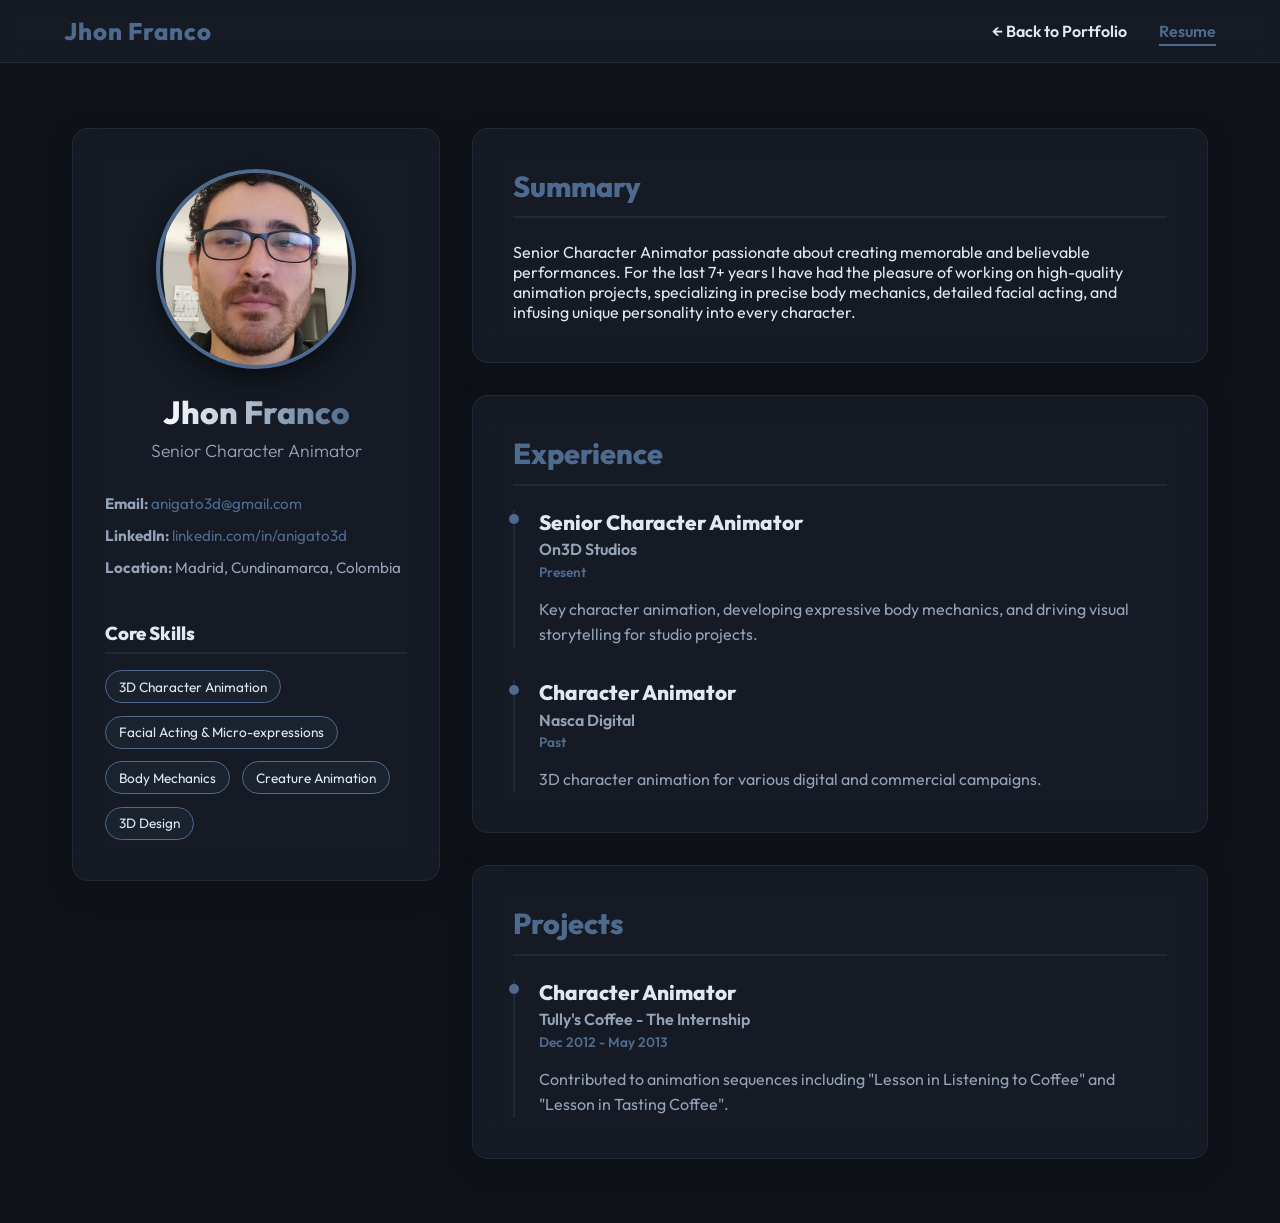
==== resume.html @ 0c313f98 "Add Resume page with LinkedIn data and profile photo" ====
<!DOCTYPE html>
<html lang="en">
<head>
    <meta charset="UTF-8">
    <meta name="viewport" content="width=device-width, initial-scale=1.0">
    <title>Jhon Franco | Resume</title>
    <meta name="description" content="Resume of Jhon Franco, Senior Character Animator.">
    <link rel="preconnect" href="https://fonts.googleapis.com">
    <link rel="preconnect" href="https://fonts.gstatic.com" crossorigin>
    <link href="https://fonts.googleapis.com/css2?family=Outfit:wght@300;400;600;800&display=swap" rel="stylesheet">
    <link rel="stylesheet" href="styles.css">
    <link rel="stylesheet" href="resume.css">
</head>
<body>
    <nav class="navbar scrolled">
        <div class="logo">Jhon Franco</div>
        <ul class="nav-links">
            <li><a href="index.html">← Back to Portfolio</a></li>
            <li><a href="resume.html" class="active">Resume</a></li>
        </ul>
    </nav>

    <div class="resume-container">
        <div class="resume-sidebar glass-panel">
            <div class="profile-img-container">
                <img src="FotoCV.png" alt="Jhon Franco" class="profile-img">
            </div>
            <h2>Jhon Franco</h2>
            <p class="subtitle">Senior Character Animator</p>
            <div class="contact-info">
                <p><strong>Email:</strong> <a href="mailto:anigato3d@gmail.com">anigato3d@gmail.com</a></p>
                <p><strong>LinkedIn:</strong> <a href="https://linkedin.com/in/anigato3d" target="_blank">linkedin.com/in/anigato3d</a></p>
                <p><strong>Location:</strong> Madrid, Cundinamarca, Colombia</p>
            </div>
            
            <div class="skills-section">
                <h3>Core Skills</h3>
                <ul class="skills-list">
                    <li>3D Character Animation</li>
                    <li>Facial Acting & Micro-expressions</li>
                    <li>Body Mechanics</li>
                    <li>Creature Animation</li>
                    <li>3D Design</li>
                </ul>
            </div>
        </div>

        <div class="resume-main">
            <section class="resume-section glass-panel fade-in-up">
                <h2>Summary</h2>
                <p>Senior Character Animator passionate about creating memorable and believable performances. For the last 7+ years I have had the pleasure of working on high-quality animation projects, specializing in precise body mechanics, detailed facial acting, and infusing unique personality into every character.</p>
            </section>

            <section class="resume-section glass-panel fade-in-up delay-1">
                <h2>Experience</h2>
                <div class="experience-item">
                    <h3>Senior Character Animator</h3>
                    <p class="company">On3D Studios</p>
                    <p class="date">Present</p>
                    <p class="desc">Key character animation, developing expressive body mechanics, and driving visual storytelling for studio projects.</p>
                </div>
                
                <div class="experience-item">
                    <h3>Character Animator</h3>
                    <p class="company">Nasca Digital</p>
                    <p class="date">Past</p>
                    <p class="desc">3D character animation for various digital and commercial campaigns.</p>
                </div>
            </section>

            <section class="resume-section glass-panel fade-in-up delay-2">
                <h2>Projects</h2>
                <div class="experience-item">
                    <h3>Character Animator</h3>
                    <p class="company">Tully's Coffee - The Internship</p>
                    <p class="date">Dec 2012 - May 2013</p>
                    <p class="desc">Contributed to animation sequences including "Lesson in Listening to Coffee" and "Lesson in Tasting Coffee".</p>
                </div>
            </section>
        </div>
    </div>
</body>
</html>
---- styles.css ----
:root {
    --bg-dark: #0f1319;
    --bg-surface: #1a202c;
    --primary: #4e6a8e; /* Desaturated Blue */
    --primary-hover: #5d7ca6;
    --text-main: #e2e8f0;
    --text-muted: #94a3b8;
    --glass-bg: rgba(26, 32, 44, 0.6);
    --glass-border: rgba(78, 106, 142, 0.2);
    --transition: all 0.3s ease;
}

* {
    margin: 0;
    padding: 0;
    box-sizing: border-box;
}

html {
    scroll-behavior: smooth;
    font-family: 'Outfit', sans-serif;
    color: var(--text-main);
    background-color: var(--bg-dark);
}

body {
    overflow-x: hidden;
}

/* Typography */
h1, h2, h3 {
    font-weight: 800;
    line-height: 1.2;
}

h1 {
    font-size: clamp(2.5rem, 5vw, 4.5rem);
    background: linear-gradient(to right, #ffffff, var(--primary));
    -webkit-background-clip: text;
    -webkit-text-fill-color: transparent;
    margin-bottom: 1rem;
}

h2.section-title {
    font-size: 2.5rem;
    text-align: center;
    margin-bottom: 3rem;
    position: relative;
    display: inline-block;
    left: 50%;
    transform: translateX(-50%);
}

h2.section-title::after {
    content: '';
    position: absolute;
    bottom: -10px;
    left: 25%;
    width: 50%;
    height: 4px;
    background: var(--primary);
    border-radius: 2px;
}

.subtitle {
    font-size: 1.25rem;
    color: var(--text-muted);
    font-weight: 300;
    margin-bottom: 3rem;
}

.container {
    max-width: 1200px;
    margin: 0 auto;
    padding: 0 2rem;
}

/* Navbar */
.navbar {
    position: fixed;
    top: 0;
    width: 100%;
    padding: 1.5rem 5%;
    display: flex;
    justify-content: space-between;
    align-items: center;
    z-index: 1000;
    background: transparent;
    transition: var(--transition);
}

.navbar.scrolled {
    background: var(--glass-bg);
    backdrop-filter: blur(10px);
    border-bottom: 1px solid var(--glass-border);
    padding: 1rem 5%;
}

.logo {
    font-size: 1.5rem;
    font-weight: 800;
    color: var(--primary);
    letter-spacing: 1px;
}

.nav-links {
    display: flex;
    list-style: none;
    gap: 2rem;
}

.nav-links a {
    text-decoration: none;
    color: var(--text-main);
    font-weight: 600;
    transition: var(--transition);
    position: relative;
}

.nav-links a::after {
    content: '';
    position: absolute;
    bottom: -5px;
    left: 0;
    width: 0%;
    height: 2px;
    background: var(--primary);
    transition: var(--transition);
}

.nav-links a:hover::after {
    width: 100%;
}

.nav-links a:hover {
    color: var(--primary);
}

/* Hero Section */
.hero-section {
    height: 100vh;
    display: flex;
    flex-direction: column;
    justify-content: center;
    align-items: center;
    text-align: center;
    position: relative;
    padding: 0 2rem;
    background: radial-gradient(circle at 50% 50%, #1e2634 0%, var(--bg-dark) 80%);
}

.hero-content {
    width: 100%;
    max-width: 1000px;
    margin-top: 5rem;
}

.video-container {
    position: relative;
    width: 100%;
    padding-bottom: 56.25%; /* 16:9 Aspect Ratio */
    border-radius: 12px;
    overflow: hidden;
    box-shadow: 0 20px 40px rgba(0, 0, 0, 0.4);
    border: 1px solid var(--glass-border);
    background: var(--bg-surface);
}

.video-container iframe {
    position: absolute;
    top: 0;
    left: 0;
    width: 100%;
    height: 100%;
    pointer-events: auto; /* Allow interaction */
}

/* Glass Panel Utility */
.glass-panel {
    background: var(--glass-bg);
    backdrop-filter: blur(16px);
    border: 1px solid var(--glass-border);
    border-radius: 16px;
    padding: 3rem;
    box-shadow: 0 8px 32px rgba(0, 0, 0, 0.2);
}

/* Sections */
section {
    padding: 8rem 0;
}

.about-content {
    max-width: 800px;
    margin: 0 auto;
    font-size: 1.1rem;
    line-height: 1.8;
    color: var(--text-muted);
}

.about-content p {
    margin-bottom: 1.5rem;
}

.about-content strong {
    color: var(--text-main);
}

/* Gallery */
.gallery {
    display: grid;
    grid-template-columns: repeat(auto-fit, minmax(300px, 1fr));
    gap: 2rem;
}

.gallery-item {
    padding: 1.5rem;
    transition: transform 0.3s cubic-bezier(0.175, 0.885, 0.32, 1.275);
    cursor: pointer;
}

.gallery-item:hover {
    transform: translateY(-10px);
    border-color: var(--primary);
}

.img-placeholder {
    width: 100%;
    height: 200px;
    background: var(--bg-dark);
    border-radius: 8px;
    display: flex;
    align-items: center;
    justify-content: center;
    color: var(--text-muted);
    margin-bottom: 1.5rem;
    font-weight: 600;
}

.gallery-item h3 {
    margin-bottom: 0.5rem;
    font-size: 1.25rem;
}

.gallery-item p {
    color: var(--text-muted);
    font-size: 0.9rem;
}

/* Footer / Contact */
.footer-section {
    background: #0b0f14;
    padding: 6rem 0 2rem;
    text-align: center;
}

.contact-desc {
    color: var(--text-muted);
    margin-bottom: 3rem;
    font-size: 1.2rem;
}

.contact-links {
    display: flex;
    justify-content: center;
    gap: 1.5rem;
    flex-wrap: wrap;
    margin-bottom: 4rem;
}

.btn {
    display: inline-flex;
    align-items: center;
    gap: 0.5rem;
    padding: 1rem 2rem;
    border-radius: 50px;
    font-weight: 600;
    text-decoration: none;
    transition: var(--transition);
    font-size: 1.1rem;
}

.primary-btn {
    background: var(--primary);
    color: white;
    box-shadow: 0 4px 15px rgba(78, 106, 142, 0.4);
}

.primary-btn:hover {
    background: var(--primary-hover);
    transform: translateY(-3px);
    box-shadow: 0 6px 20px rgba(78, 106, 142, 0.6);
}

.secondary-btn {
    background: transparent;
    color: var(--text-main);
    border: 2px solid var(--primary);
}

.secondary-btn:hover {
    background: rgba(78, 106, 142, 0.1);
    transform: translateY(-3px);
}

.copyright {
    color: var(--text-muted);
    font-size: 0.9rem;
    border-top: 1px solid var(--glass-border);
    padding-top: 2rem;
}

/* Animations */
.fade-in-up {
    opacity: 0;
    transform: translateY(30px);
    animation: fadeInUp 0.8s ease forwards;
}

.delay-1 { animation-delay: 0.2s; }
.delay-2 { animation-delay: 0.4s; }

@keyframes fadeInUp {
    to {
        opacity: 1;
        transform: translateY(0);
    }
}

.scroll-indicator {
    position: absolute;
    bottom: 2rem;
    display: flex;
    flex-direction: column;
    align-items: center;
    gap: 0.5rem;
    color: var(--text-muted);
    font-size: 0.9rem;
    animation: bounce 2s infinite;
}

.mouse {
    width: 24px;
    height: 36px;
    border: 2px solid var(--text-muted);
    border-radius: 12px;
    position: relative;
}

.wheel {
    width: 4px;
    height: 8px;
    background: var(--primary);
    border-radius: 2px;
    position: absolute;
    top: 6px;
    left: 50%;
    transform: translateX(-50%);
    animation: scroll 1.5s infinite;
}

@keyframes bounce {
    0%, 20%, 50%, 80%, 100% { transform: translateY(0); }
    40% { transform: translateY(-10px); }
    60% { transform: translateY(-5px); }
}

@keyframes scroll {
    0% { top: 6px; opacity: 1; }
    100% { top: 16px; opacity: 0; }
}

/* Scroll Animation Classes */
.hidden {
    opacity: 0;
    transform: translateY(50px);
    transition: opacity 0.8s ease, transform 0.8s ease;
}

.show {
    opacity: 1;
    transform: translateY(0);
}

/* Responsive */
@media (max-width: 768px) {
    h1 { font-size: 2.5rem; }
    .nav-links { display: none; } /* Simple mobile approach: hide links or add hamburger later */
    .hero-content { margin-top: 3rem; }
    .glass-panel { padding: 1.5rem; }
}
---- resume.css ----
.resume-container {
    max-width: 1200px;
    margin: 8rem auto 4rem;
    padding: 0 2rem;
    display: grid;
    grid-template-columns: 1fr 2fr;
    gap: 2rem;
}

.resume-sidebar {
    padding: 2.5rem 2rem;
    display: flex;
    flex-direction: column;
    align-items: center;
    text-align: center;
    position: sticky;
    top: 8rem;
    height: fit-content;
}

.profile-img-container {
    width: 200px;
    height: 200px;
    border-radius: 50%;
    overflow: hidden;
    border: 4px solid var(--primary);
    margin-bottom: 1.5rem;
    box-shadow: 0 10px 25px rgba(0, 0, 0, 0.5);
}

.profile-img {
    width: 100%;
    height: 100%;
    object-fit: cover;
}

.resume-sidebar h2 {
    font-size: 2rem;
    margin-bottom: 0.5rem;
    background: linear-gradient(to right, #ffffff, var(--primary));
    -webkit-background-clip: text;
    -webkit-text-fill-color: transparent;
}

.resume-sidebar .subtitle {
    margin-bottom: 2rem;
    font-size: 1.1rem;
    color: var(--text-muted);
}

.contact-info {
    text-align: left;
    width: 100%;
    margin-bottom: 2rem;
    font-size: 0.95rem;
    color: var(--text-muted);
}

.contact-info p {
    margin-bottom: 0.8rem;
}

.contact-info a {
    color: var(--primary);
    text-decoration: none;
    transition: var(--transition);
}

.contact-info a:hover {
    color: var(--primary-hover);
    text-decoration: underline;
}

.skills-section {
    width: 100%;
    text-align: left;
}

.skills-section h3 {
    margin-bottom: 1rem;
    color: var(--text-main);
    border-bottom: 2px solid var(--glass-border);
    padding-bottom: 0.5rem;
}

.skills-list {
    list-style: none;
    display: flex;
    flex-wrap: wrap;
    gap: 0.8rem;
}

.skills-list li {
    background: rgba(78, 106, 142, 0.1);
    border: 1px solid var(--primary);
    padding: 0.4rem 0.8rem;
    border-radius: 20px;
    font-size: 0.85rem;
    color: var(--text-main);
}

.resume-main {
    display: flex;
    flex-direction: column;
    gap: 2rem;
}

.resume-section {
    padding: 2.5rem;
}

.resume-section h2 {
    font-size: 1.8rem;
    margin-bottom: 1.5rem;
    color: var(--primary);
    border-bottom: 2px solid var(--glass-border);
    padding-bottom: 0.8rem;
}

.experience-item {
    margin-bottom: 2rem;
    position: relative;
    padding-left: 1.5rem;
    border-left: 2px solid var(--glass-border);
    transition: var(--transition);
}

.experience-item:hover {
    border-left-color: var(--primary);
}

.experience-item::before {
    content: '';
    position: absolute;
    left: -6px;
    top: 5px;
    width: 10px;
    height: 10px;
    border-radius: 50%;
    background: var(--primary);
}

.experience-item:last-child {
    margin-bottom: 0;
}

.experience-item h3 {
    font-size: 1.3rem;
    color: var(--text-main);
    margin-bottom: 0.3rem;
}

.company {
    font-weight: 600;
    color: var(--text-muted);
    margin-bottom: 0.2rem;
}

.date {
    font-size: 0.85rem;
    color: var(--primary);
    margin-bottom: 1rem;
    font-weight: 600;
}

.desc {
    color: var(--text-muted);
    line-height: 1.6;
}

.navbar .active {
    color: var(--primary);
}
.navbar .active::after {
    width: 100%;
}

@media (max-width: 900px) {
    .resume-container {
        grid-template-columns: 1fr;
    }
    .resume-sidebar {
        position: static;
    }
}
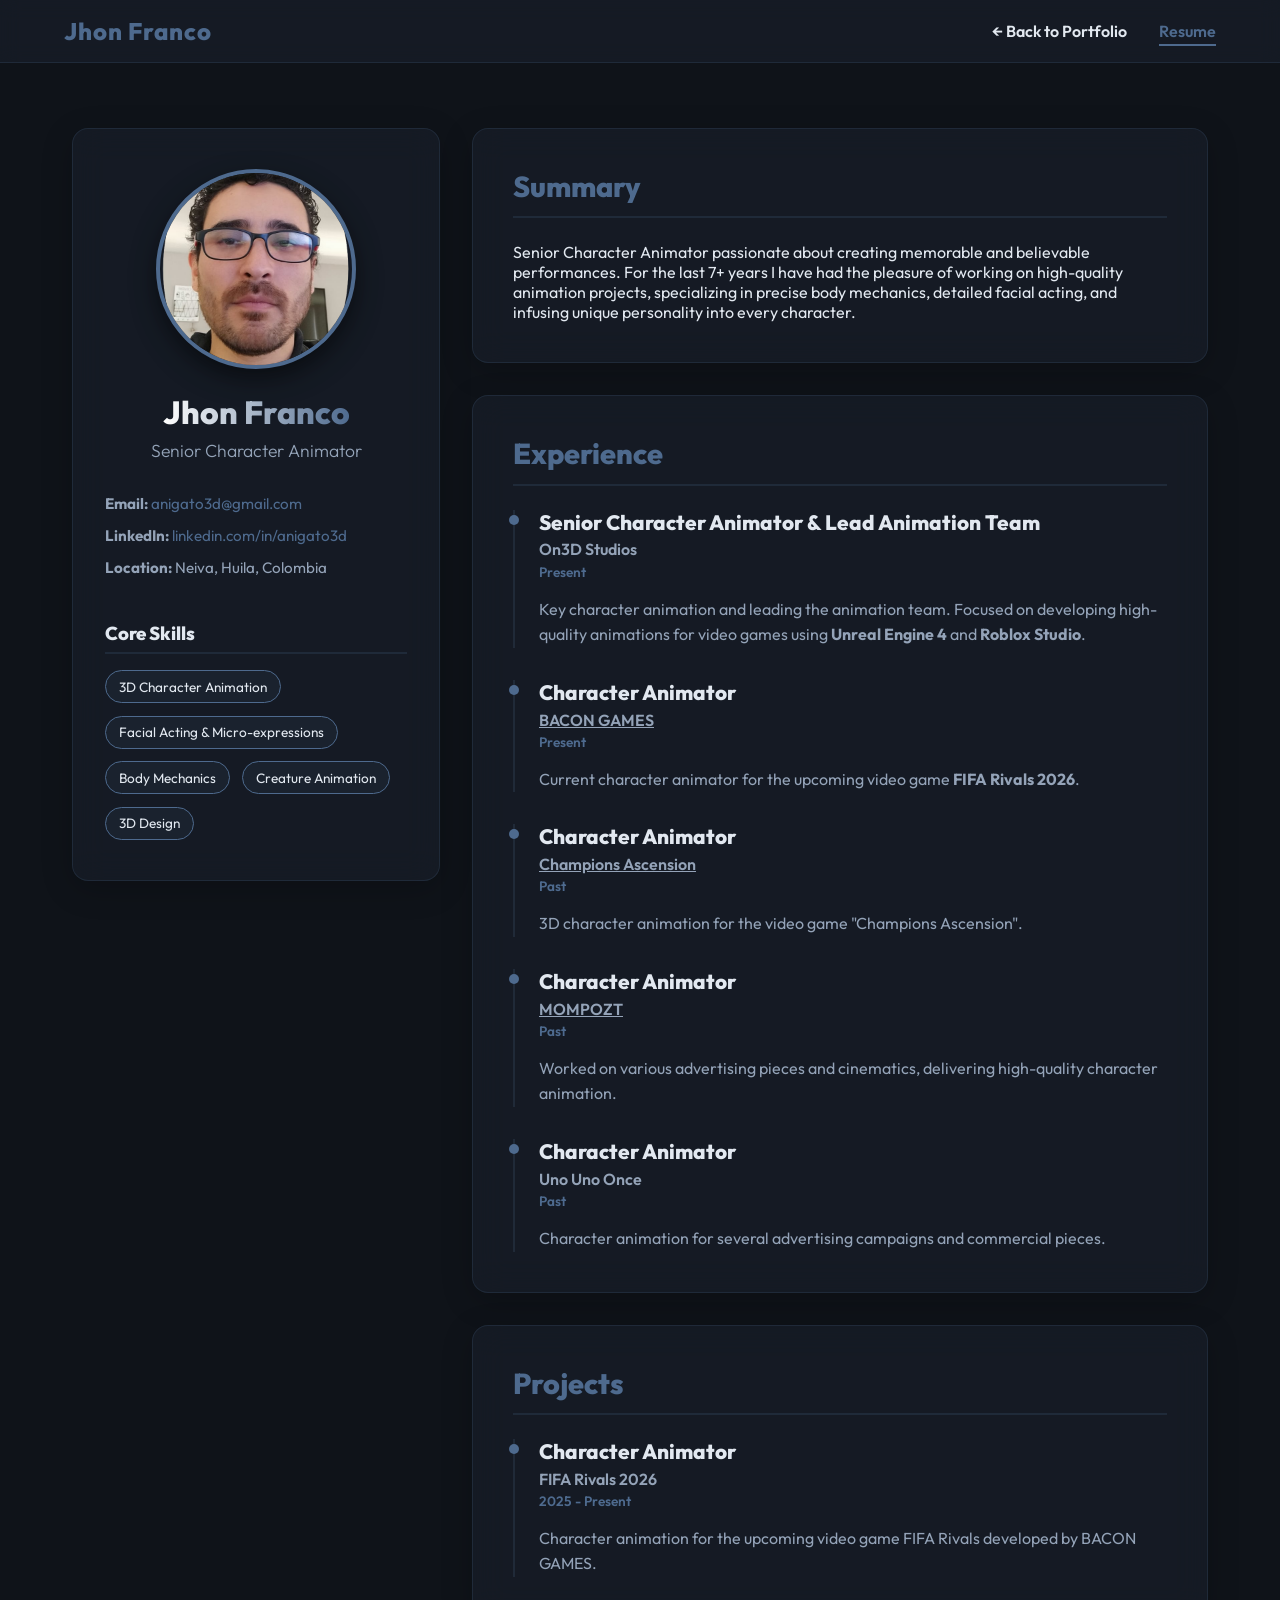
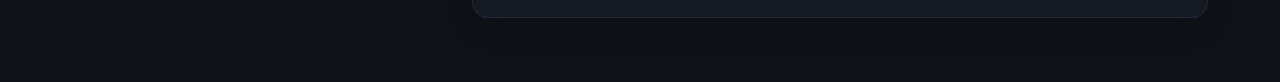
==== commit a155d774: "Update experience and location based on user request" ====
--- a/resume.html
+++ b/resume.html
@@ -30,7 +30,7 @@
             <div class="contact-info">
                 <p><strong>Email:</strong> <a href="mailto:anigato3d@gmail.com">anigato3d@gmail.com</a></p>
                 <p><strong>LinkedIn:</strong> <a href="https://linkedin.com/in/anigato3d" target="_blank">linkedin.com/in/anigato3d</a></p>
-                <p><strong>Location:</strong> Madrid, Cundinamarca, Colombia</p>
+                <p><strong>Location:</strong> Neiva, Huila, Colombia</p>
             </div>
             
             <div class="skills-section">
@@ -54,17 +54,38 @@
             <section class="resume-section glass-panel fade-in-up delay-1">
                 <h2>Experience</h2>
                 <div class="experience-item">
-                    <h3>Senior Character Animator</h3>
+                    <h3>Senior Character Animator & Lead Animation Team</h3>
                     <p class="company">On3D Studios</p>
                     <p class="date">Present</p>
-                    <p class="desc">Key character animation, developing expressive body mechanics, and driving visual storytelling for studio projects.</p>
+                    <p class="desc">Key character animation and leading the animation team. Focused on developing high-quality animations for video games using <strong>Unreal Engine 4</strong> and <strong>Roblox Studio</strong>.</p>
+                </div>
+
+                <div class="experience-item">
+                    <h3>Character Animator</h3>
+                    <p class="company"><a href="https://bacongames.co/" target="_blank" rel="noopener noreferrer" style="color: inherit; text-decoration: underline;">BACON GAMES</a></p>
+                    <p class="date">Present</p>
+                    <p class="desc">Current character animator for the upcoming video game <strong>FIFA Rivals 2026</strong>.</p>
                 </div>
                 
                 <div class="experience-item">
                     <h3>Character Animator</h3>
-                    <p class="company">Nasca Digital</p>
+                    <p class="company"><a href="https://store.steampowered.com/app/2525530/Champions_Ascension/?l=spanish" target="_blank" rel="noopener noreferrer" style="color: inherit; text-decoration: underline;">Champions Ascension</a></p>
                     <p class="date">Past</p>
-                    <p class="desc">3D character animation for various digital and commercial campaigns.</p>
+                    <p class="desc">3D character animation for the video game "Champions Ascension".</p>
+                </div>
+
+                <div class="experience-item">
+                    <h3>Character Animator</h3>
+                    <p class="company"><a href="https://mompozt.com/" target="_blank" rel="noopener noreferrer" style="color: inherit; text-decoration: underline;">MOMPOZT</a></p>
+                    <p class="date">Past</p>
+                    <p class="desc">Worked on various advertising pieces and cinematics, delivering high-quality character animation.</p>
+                </div>
+
+                <div class="experience-item">
+                    <h3>Character Animator</h3>
+                    <p class="company">Uno Uno Once</p>
+                    <p class="date">Past</p>
+                    <p class="desc">Character animation for several advertising campaigns and commercial pieces.</p>
                 </div>
             </section>
 
@@ -72,9 +93,9 @@
                 <h2>Projects</h2>
                 <div class="experience-item">
                     <h3>Character Animator</h3>
-                    <p class="company">Tully's Coffee - The Internship</p>
-                    <p class="date">Dec 2012 - May 2013</p>
-                    <p class="desc">Contributed to animation sequences including "Lesson in Listening to Coffee" and "Lesson in Tasting Coffee".</p>
+                    <p class="company">FIFA Rivals 2026</p>
+                    <p class="date">2025 - Present</p>
+                    <p class="desc">Character animation for the upcoming video game FIFA Rivals developed by BACON GAMES.</p>
                 </div>
             </section>
         </div>
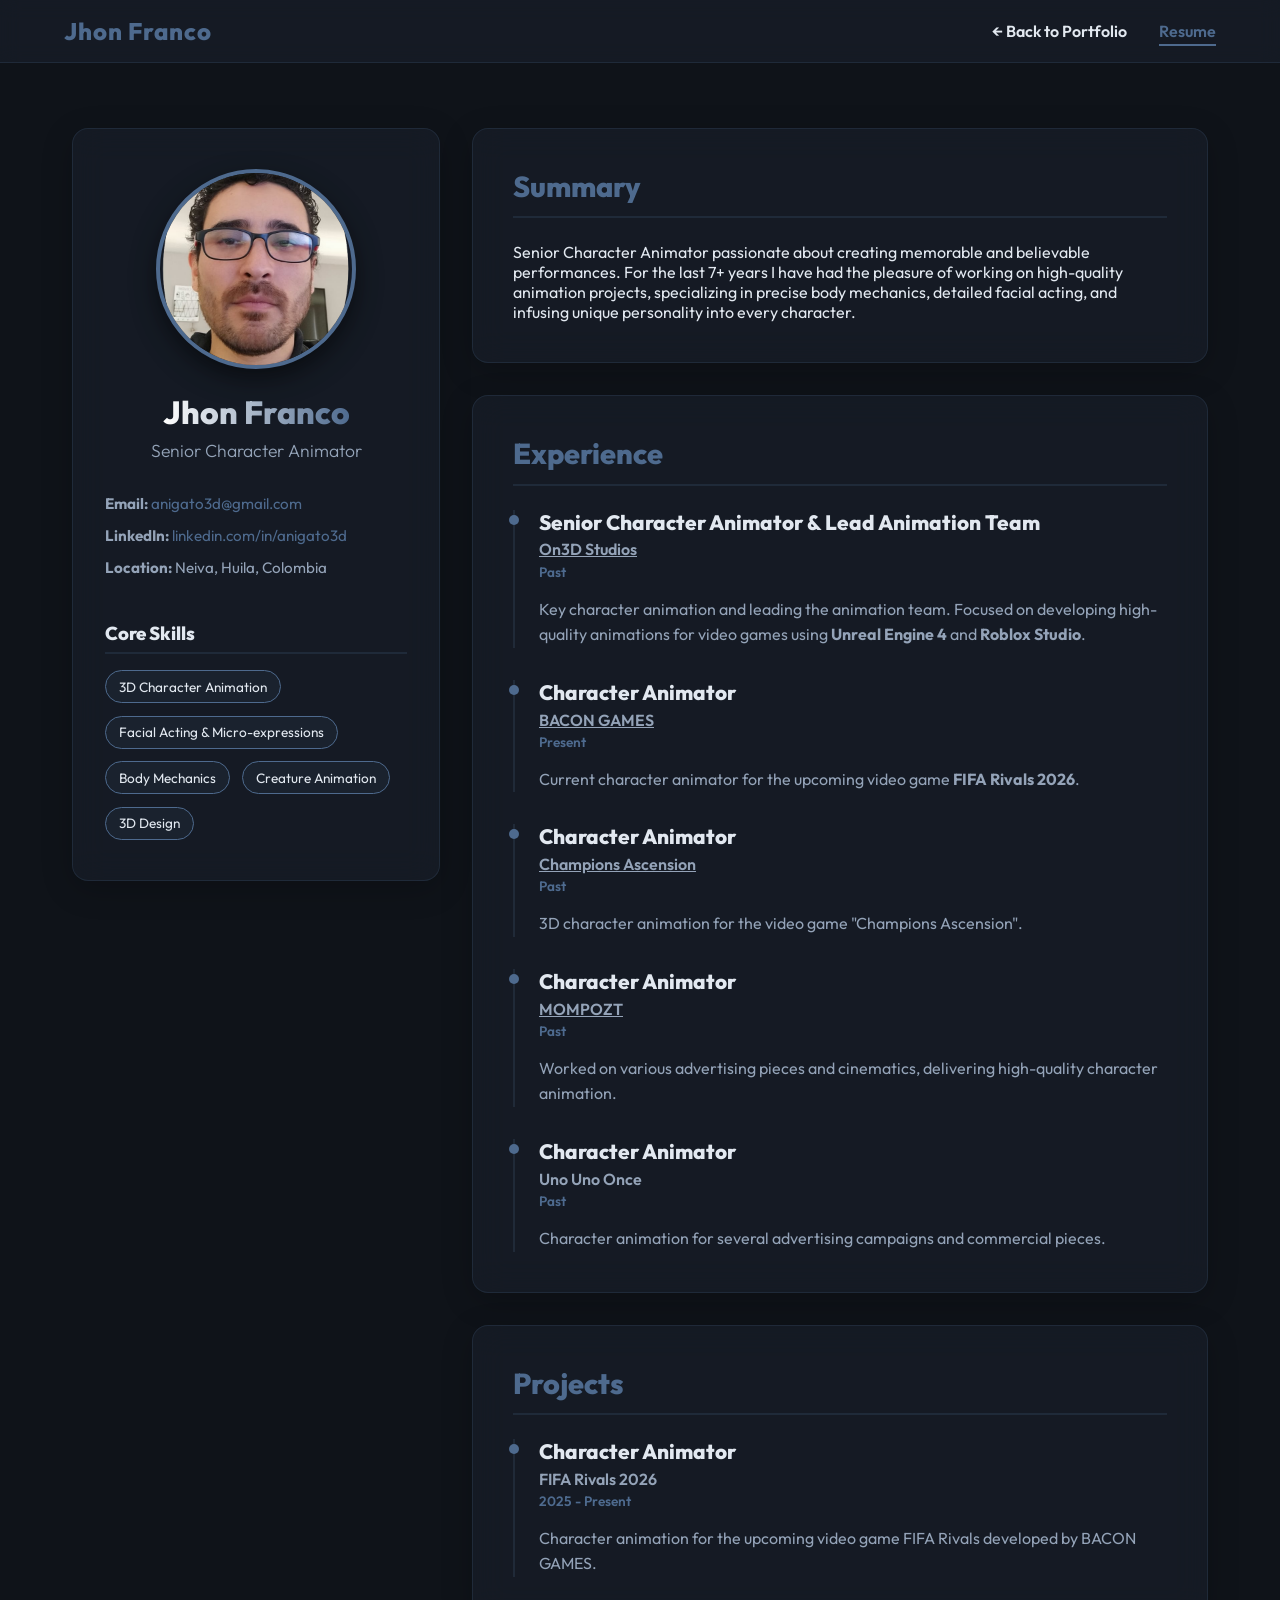
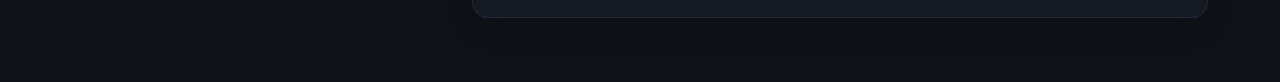
==== commit 3fdb5540: "Update On3D Studios status and link" ====
--- a/resume.html
+++ b/resume.html
@@ -55,8 +55,8 @@
                 <h2>Experience</h2>
                 <div class="experience-item">
                     <h3>Senior Character Animator & Lead Animation Team</h3>
-                    <p class="company">On3D Studios</p>
-                    <p class="date">Present</p>
+                    <p class="company"><a href="https://www.on3d.co/" target="_blank" rel="noopener noreferrer" style="color: inherit; text-decoration: underline;">On3D Studios</a></p>
+                    <p class="date">Past</p>
                     <p class="desc">Key character animation and leading the animation team. Focused on developing high-quality animations for video games using <strong>Unreal Engine 4</strong> and <strong>Roblox Studio</strong>.</p>
                 </div>
 
